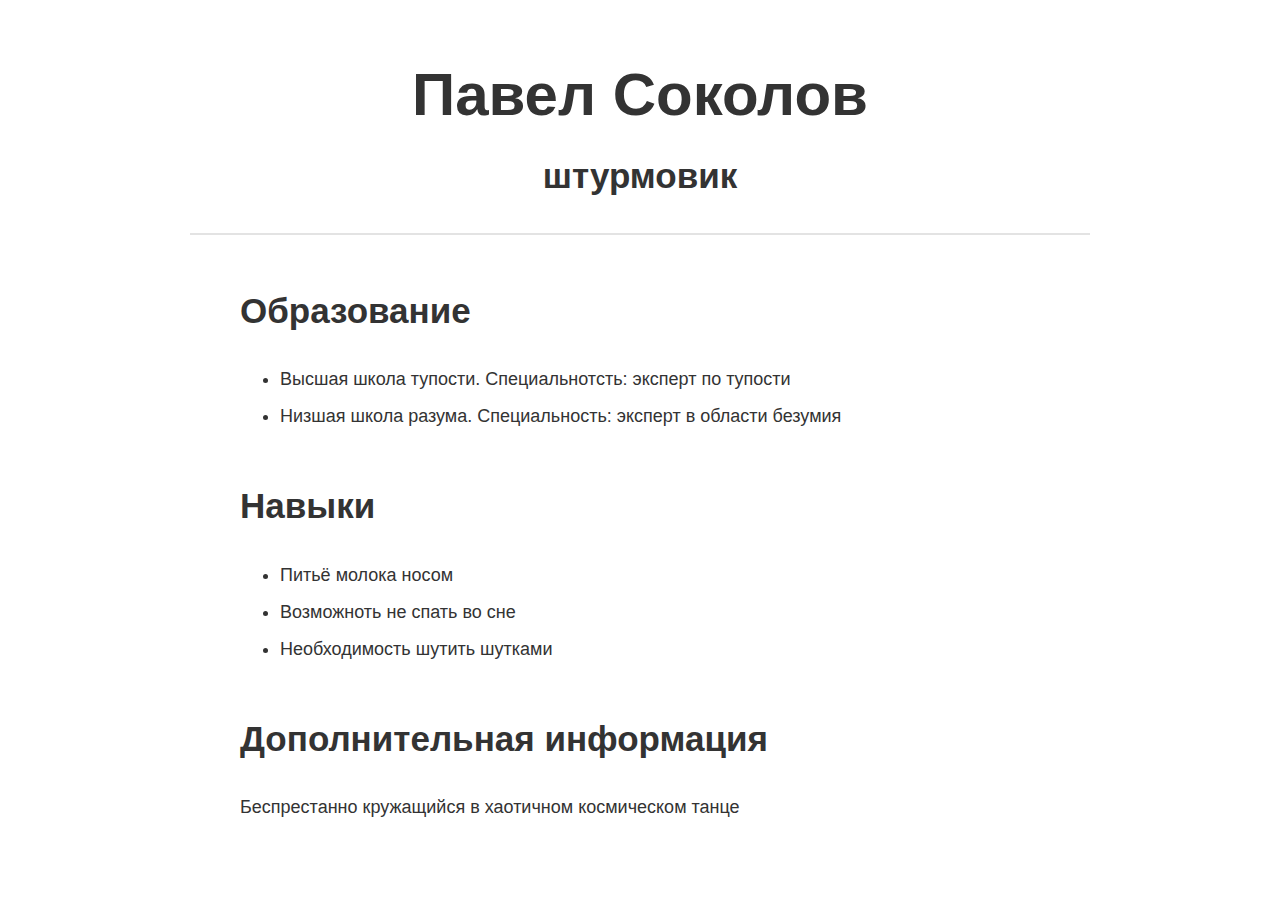
==== index.html @ b0ea2671 "Add files via upload" ====
<!DOCTYPE html>
<html lang="ru">
  <head>
    <meta charset="UTF-8">
    <meta name="viewport" content="width=device-width, initial-scale=1.0">
    <link rel="stylesheet" href="styles.css">
    <title>Моё описание</title>
  </head>
  <body>
    <main>
      <!-- BEGIN (write your solution here) -->
      <h1> Павел Соколов</h1>
      <h2> штурмовик </h2>
      <section><h2>Образование</h2><ul>
        <li>Высшая школа тупости. Специальнотсть: эксперт по тупости</li>
        <li>Низшая школа разума. Специальность: эксперт в области безумия</li>
      </ul>
      </section>
      <section>
        <h2>Навыки</h2>
        <ul>
          <li>Питьё молока носом</li>
          <li>Возможноть не спать во сне</li>
          <li>Необходимость шутить шутками</li>
        </ul>
      </section>
      <section>
        <h2>Дополнительная информация</h2>
        Беспрестанно кружащийся в хаотичном космическом танце
      </section>
      <!-- END -->
    </main>
  </body>
</html>
---- styles.css ----
body {
    margin: 0;
  
    /* BEGIN (write your solution here) */
    font-size: 18px;
    color: #333;
    /* END */
    font-family: sans-serif;
    line-height: 1.5;
  }
  
  h1 {
    /* BEGIN (write your solution here) */
    margin-top: 50px;
    margin-bottom: 10px;
    font-size: 60px;
    text-align: center;
  }
  /* END */
  
  h2 {
    /* BEGIN (write your solution here) */
    margin-top: 0;
    padding-bottom: 30px;
    font-size: 35px;
    text-align: center;
    
    
    /* END */
  
    border-bottom: 2px solid #e3e3e3;
  }
  
  main {
    width: 900px;
    margin: auto;
  }
  
  section {
  /* BEGIN (write your solution here) */
    margin-top: 50px;
    margin-bottom: 50px;
    margin-left: 0;
    margin-right: 0;
    padding-bottom: 0;
    padding-left: 50px;
    padding-right: 50px;
    padding-top: 0;
  /* END */
  }
  
  section h2 {
    padding: 0;
    text-align: left;
    border: none;
  }
  
  li {
    margin-bottom: 10px;
  }
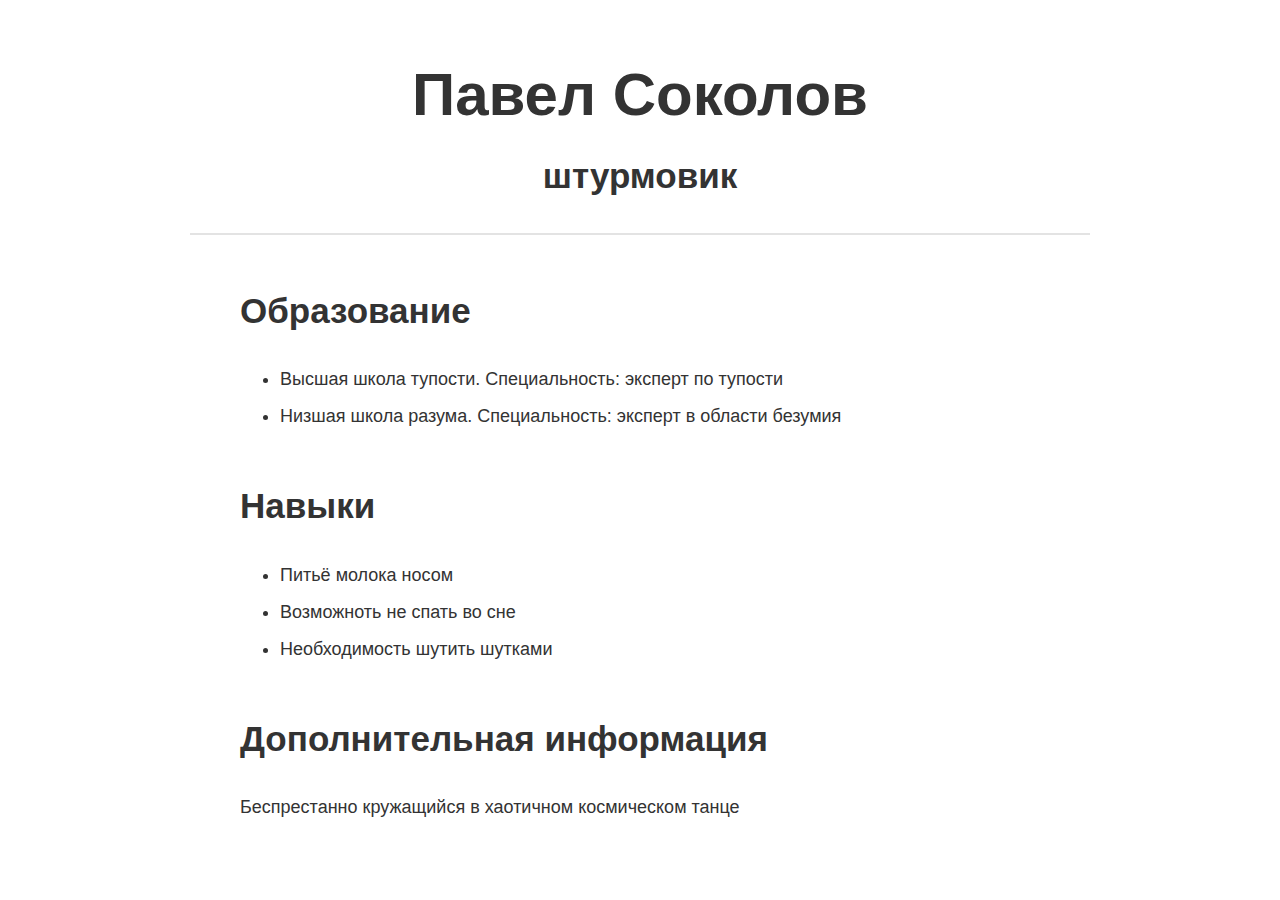
==== commit bfe8dc33: "Update index.html" ====
--- a/index.html
+++ b/index.html
@@ -4,7 +4,7 @@
     <meta charset="UTF-8">
     <meta name="viewport" content="width=device-width, initial-scale=1.0">
     <link rel="stylesheet" href="styles.css">
-    <title>Моё описание</title>
+    <title>Характеристика</title>
   </head>
   <body>
     <main>
@@ -12,7 +12,7 @@
       <h1> Павел Соколов</h1>
       <h2> штурмовик </h2>
       <section><h2>Образование</h2><ul>
-        <li>Высшая школа тупости. Специальнотсть: эксперт по тупости</li>
+        <li>Высшая школа тупости. Специальность: эксперт по тупости</li>
         <li>Низшая школа разума. Специальность: эксперт в области безумия</li>
       </ul>
       </section>
@@ -31,4 +31,4 @@
       <!-- END -->
     </main>
   </body>
-</html>+</html>
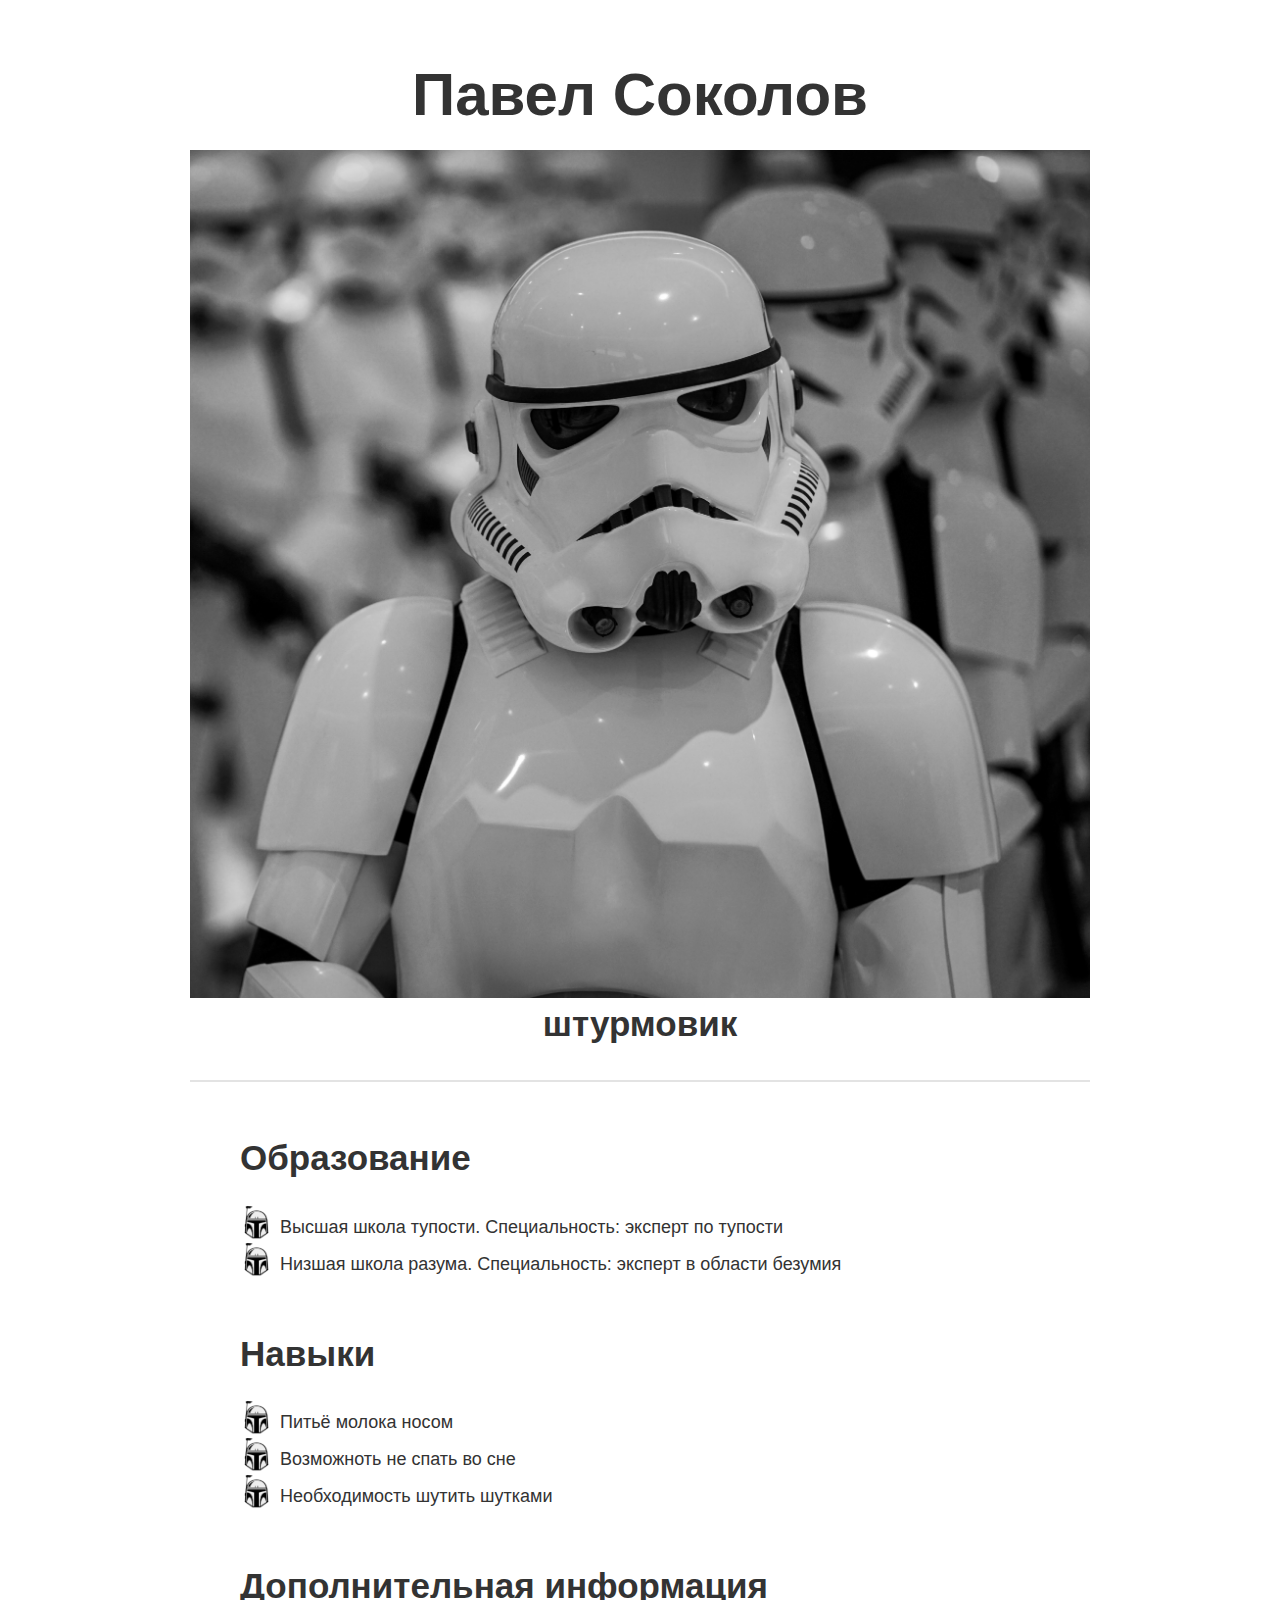
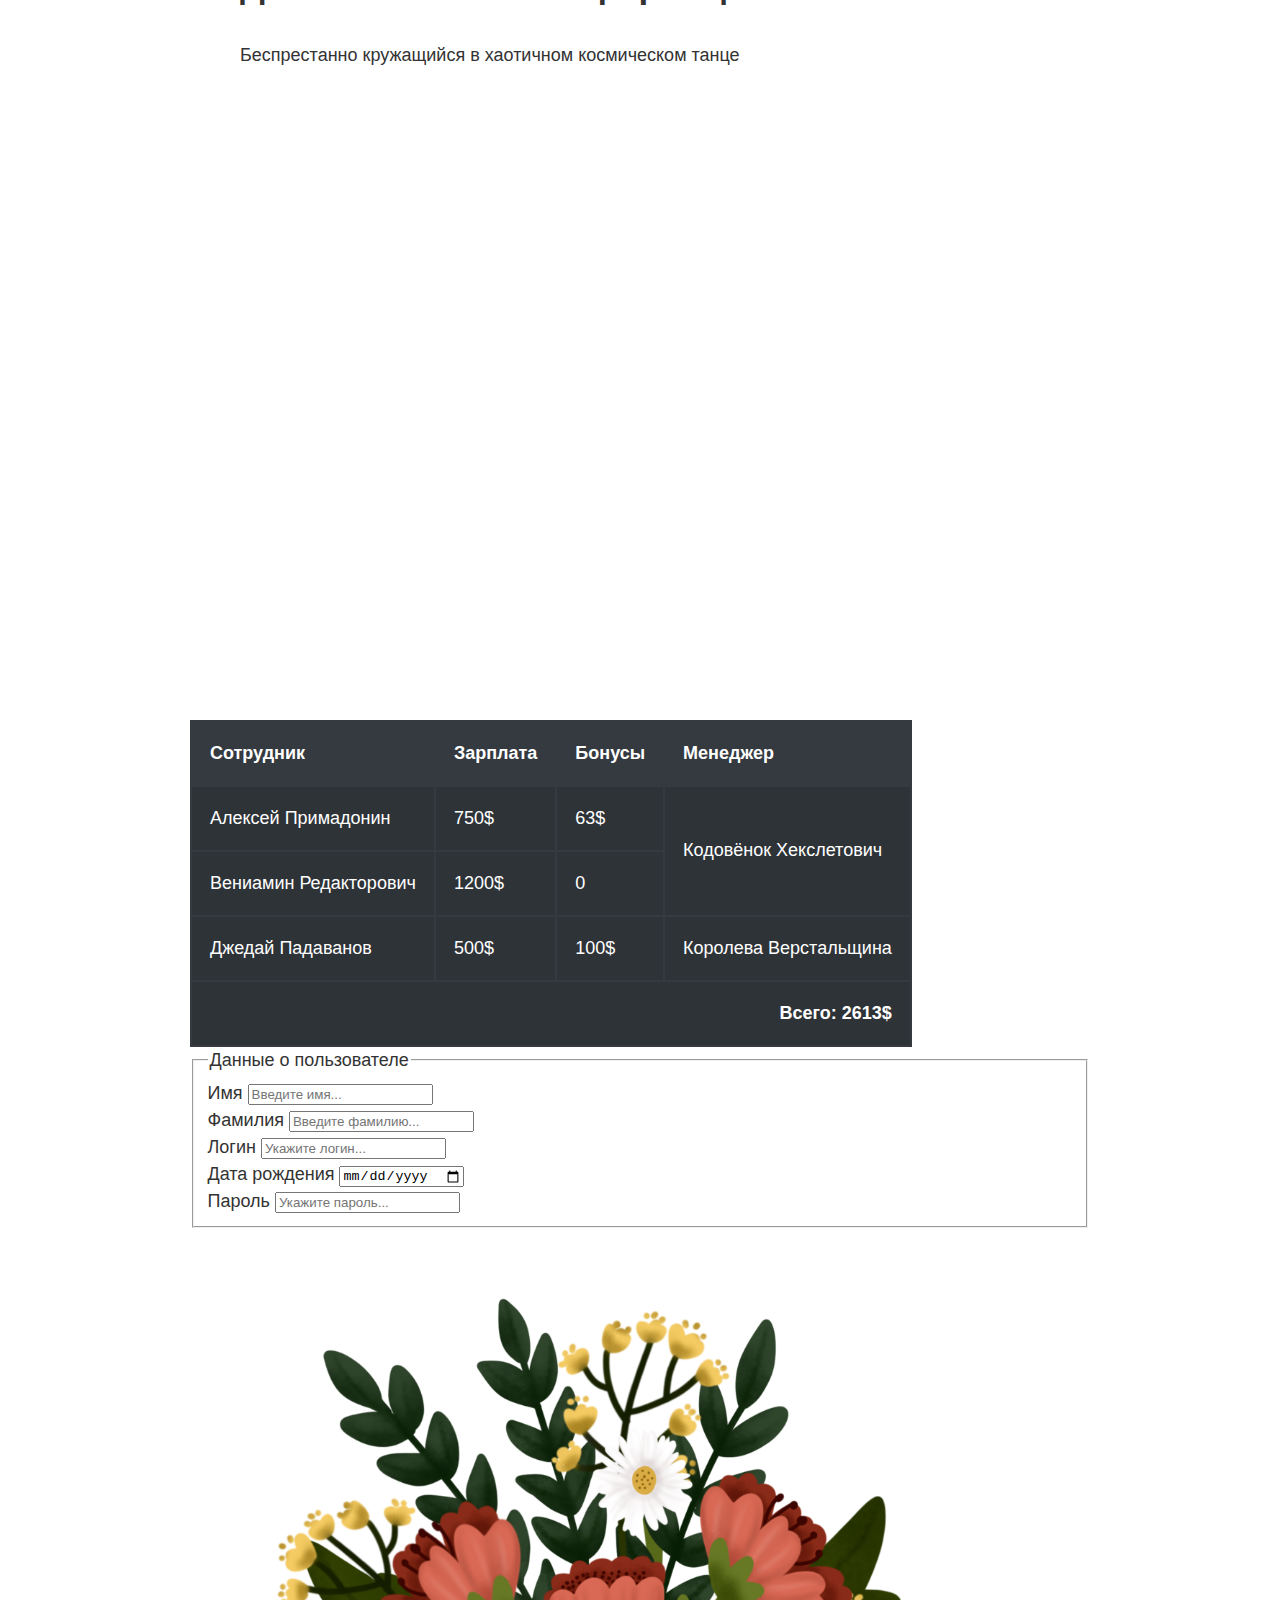
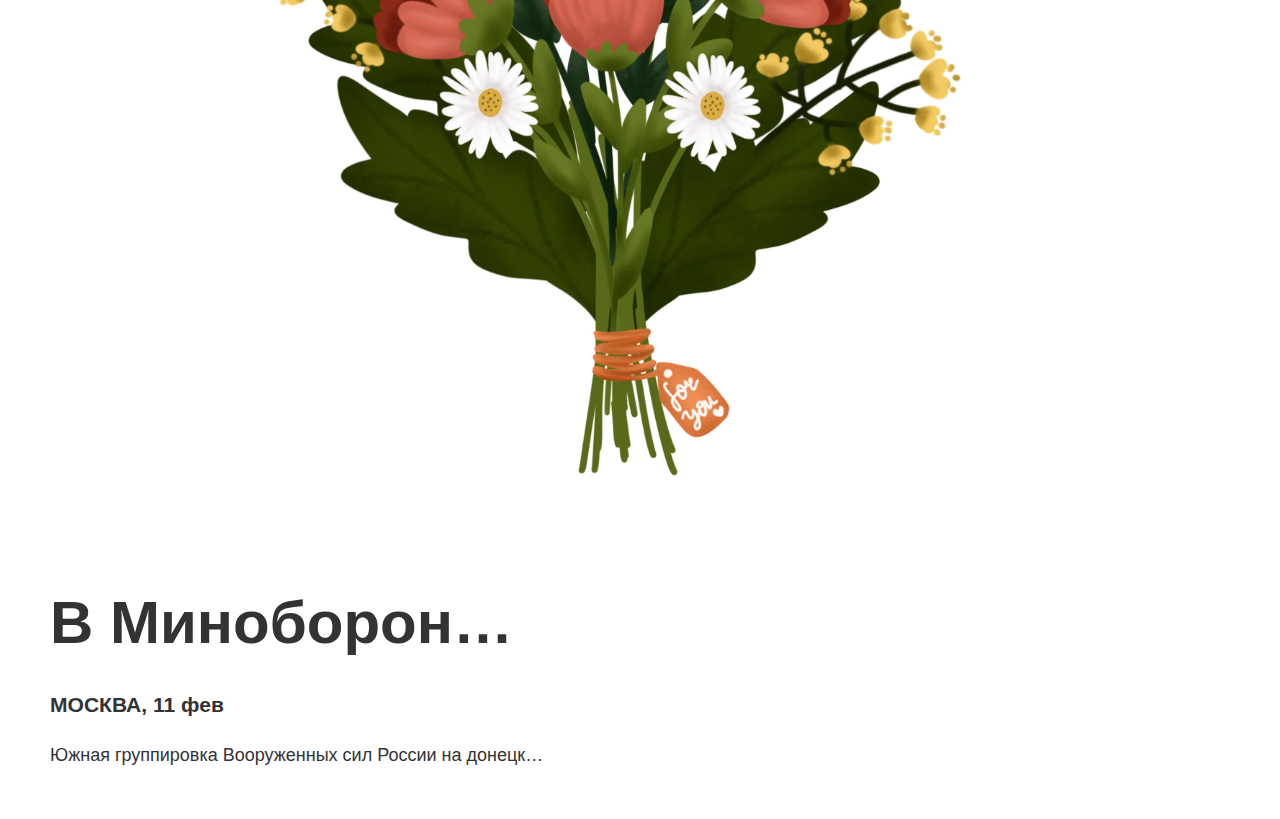
==== commit d1d2cbd4: "add content" ====
--- a/index.html
+++ b/index.html
@@ -4,16 +4,20 @@
     <meta charset="UTF-8">
     <meta name="viewport" content="width=device-width, initial-scale=1.0">
     <link rel="stylesheet" href="styles.css">
-    <title>Характеристика</title>
+    <title>Моё описание</title>
   </head>
   <body>
     <main>
       <!-- BEGIN (write your solution here) -->
       <h1> Павел Соколов</h1>
-      <h2> штурмовик </h2>
-      <section><h2>Образование</h2><ul>
-        <li>Высшая школа тупости. Специальность: эксперт по тупости</li>
-        <li>Низшая школа разума. Специальность: эксперт в области безумия</li>
+      <img src="images/Штурмовик.jpg" alt="Аватар">
+      <h2>штурмовик</h2>
+    
+      <section>
+        <h2>Образование</h2>
+        <ul>
+          <li>Высшая школа тупости. Специальность: эксперт по тупости</li>
+          <li>Низшая школа разума. Специальность: эксперт в области безумия</li>
       </ul>
       </section>
       <section>
@@ -28,7 +32,81 @@
         <h2>Дополнительная информация</h2>
         Беспрестанно кружащийся в хаотичном космическом танце
       </section>
+
+      <div style="padding-top:64.775%;position:relative;"><iframe src="https://gifer.com/embed/76ZY" width="100%" height="100%" style='position:absolute;top:0;left:0;' frameBorder="0" allowFullScreen></iframe></div><p><a href="https://gifer.com"></a></p>
       <!-- END -->
-    </main>
+    
+    <table class="table table-bordered border-dark" >
+      <thead>
+        <tr>
+          <th>Сотрудник</th>
+          <th>Зарплата</th>
+          <th>Бонусы</th>
+          <th>Менеджер</th>
+       </tr>
+      </thead>
+        <tbody>
+          <tr>
+            <td>Алексей Примадонин</td>
+            <td>750$</td>
+            <td>63$</td>
+            <td rowspan="2">Кодовёнок Хекслетович</td>
+          </tr>
+          <tr>
+            <td>Вениамин Редакторович</td>
+            <td>1200$</td>
+            <td>0</td>
+          </tr>
+          <tr>
+            <td>Джедай Падаванов</td>
+            <td>500$</td>
+            <td>100$</td>
+            <td>Королева Верстальщина</td>
+          </tr>
+          <tr>
+            <td colspan="4" class="text-right text-bold">Всего: 2613$</td>
+          </tr>
+        </tbody>
+    </table>
+
+  
+
+  <form>
+    <fieldset>
+    <legend>Данные о пользователе</legend>
+    <label>
+      Имя
+      <input type="text" name="name" placeholder="Введите имя...">
+    </label>
+      <br>
+    <label>
+      Фамилия
+      <input type="text" name="surname" placeholder="Введите фамилию...">
+    </label>
+      <br>
+    <label>
+      Логин
+      <input type="text" name="login" placeholder="Укажите логин...">
+    </label>
+    <br>
+    <label>
+      Дата рождения
+      <input type="date" name="birthday">
+    </label>
+    <br>
+    <label>
+      Пароль
+      <input type="text" name="password" placeholder="Укажите пароль...">
+    </label>
+  </fieldset>
+  </form>
+<img src="images/Цветы.png" alt="">
+</main>
+
+<section class="news">
+<h1>В Минобороны оценили потери ВСУ на Донецком направлении</h1>
+<h3>МОСКВА, 11 фев</h3>
+<p>Южная группировка Вооруженных сил России на донецком направлении уничтожила за сутки свыше 140 украинских военных, 14 единиц техники, а также три артиллерийских склада, сообщили в субботу в Минобороны России.</p>
+</section>
   </body>
-</html>
+</html>--- a/styles.css
+++ b/styles.css
@@ -57,4 +57,71 @@
   
   li {
     margin-bottom: 10px;
-  }+    list-style: none;
+    position: relative;
+  }
+
+  img {
+    max-width: 100%;
+    height: auto;
+    vertical-align: middle;
+    
+  }
+
+  table {
+    color: #fff;
+    background-color: #343a40;
+    
+    
+  }
+ 
+  td,
+  th {
+    padding: 1em;
+  }
+ 
+  th {
+    text-align: left;
+   }
+   
+ 
+  .text-right {
+  text-align: right;
+ }
+
+ .text-bold {
+  font-weight: bold;
+ }
+
+  tbody tr {
+    background-color: #2e3338;
+  }
+
+  section ul li::before {
+    position: absolute;
+
+    
+    
+    background-image: url(images/Картинка-списка-штурмовик.png);
+    width: 2em;
+    height: 2em;
+    left: -2em;
+    top: -0.5em;
+    
+    background-size: contain;
+    background-repeat: no-repeat;
+
+
+    
+    content:'';
+  }
+
+.news {
+  width: 500px;
+}
+
+.news p,h1 {
+ white-space: nowrap;
+ overflow-x: hidden;
+ text-overflow: ellipsis; 
+}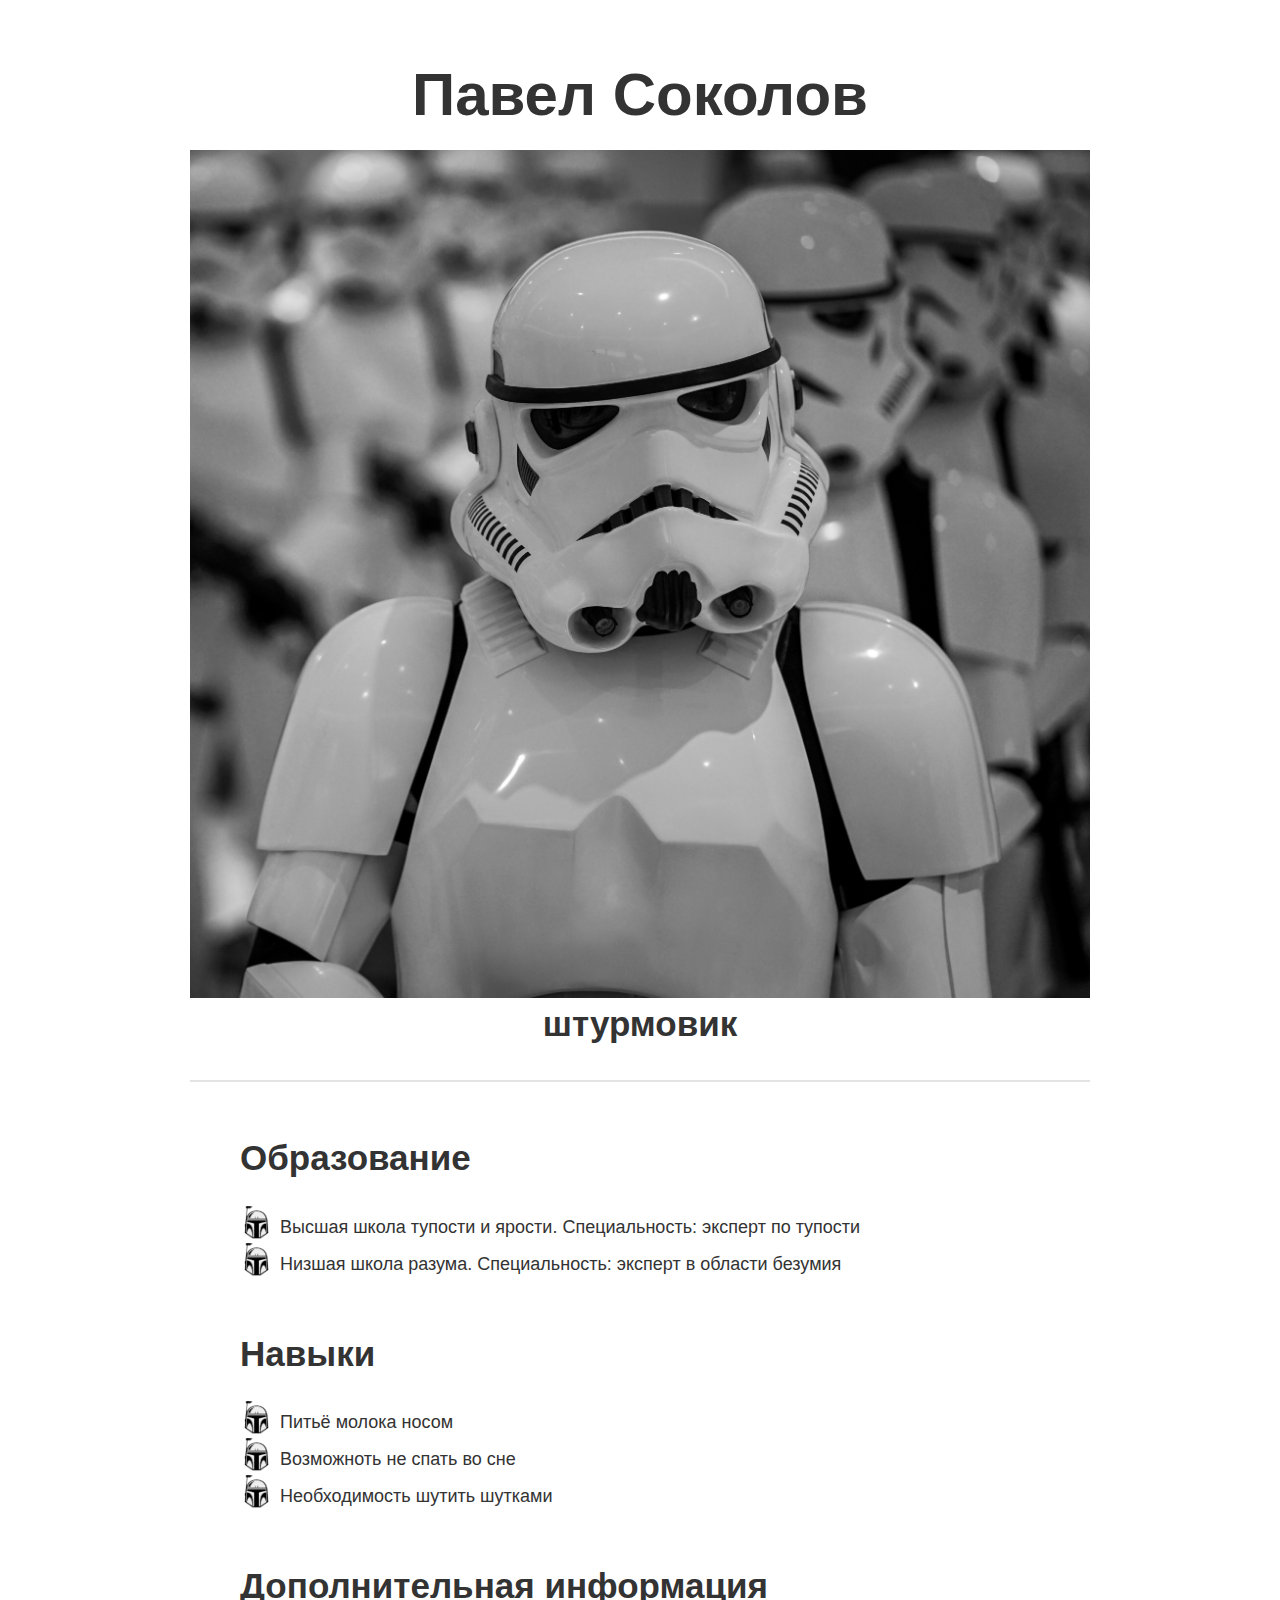
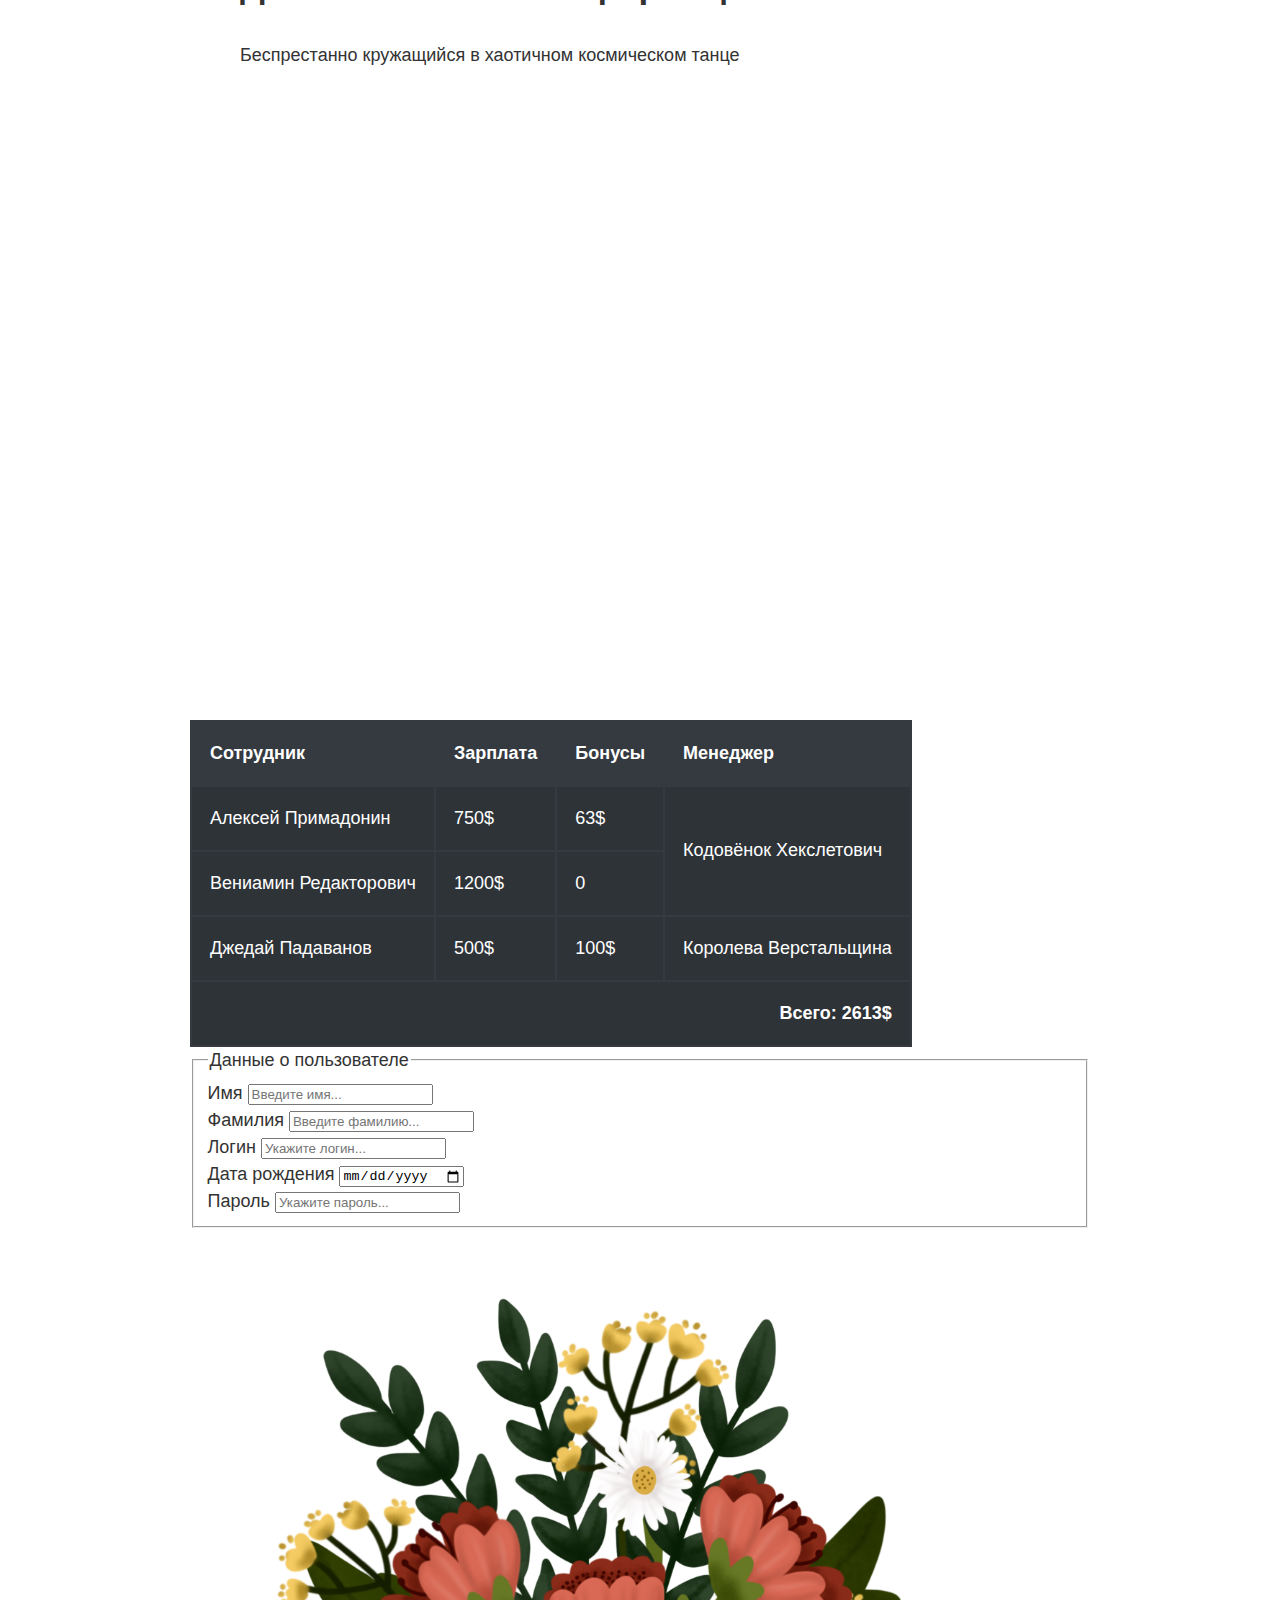
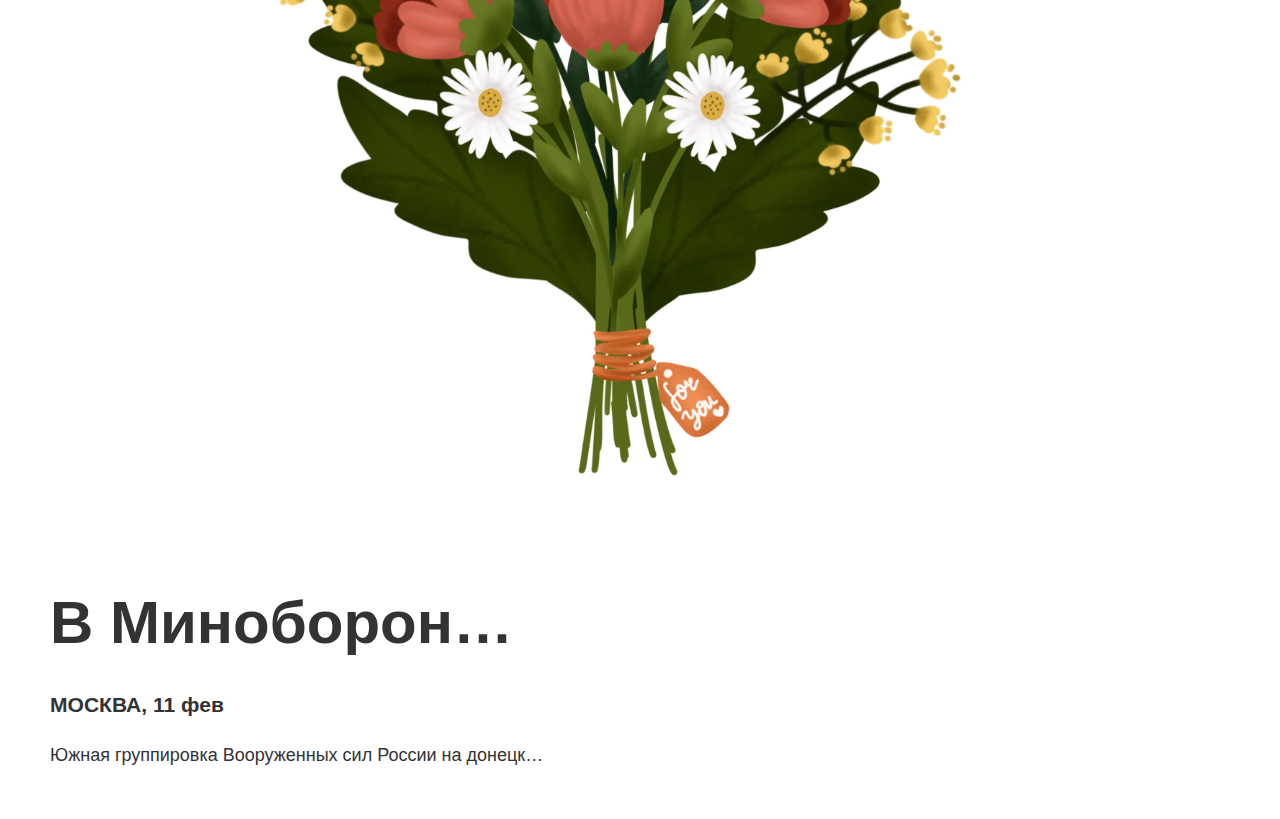
==== commit dceefbc1: "change index.html" ====
--- a/index.html
+++ b/index.html
@@ -16,7 +16,7 @@
       <section>
         <h2>Образование</h2>
         <ul>
-          <li>Высшая школа тупости. Специальность: эксперт по тупости</li>
+          <li>Высшая школа тупости и ярости. Специальность: эксперт по тупости</li>
           <li>Низшая школа разума. Специальность: эксперт в области безумия</li>
       </ul>
       </section>
